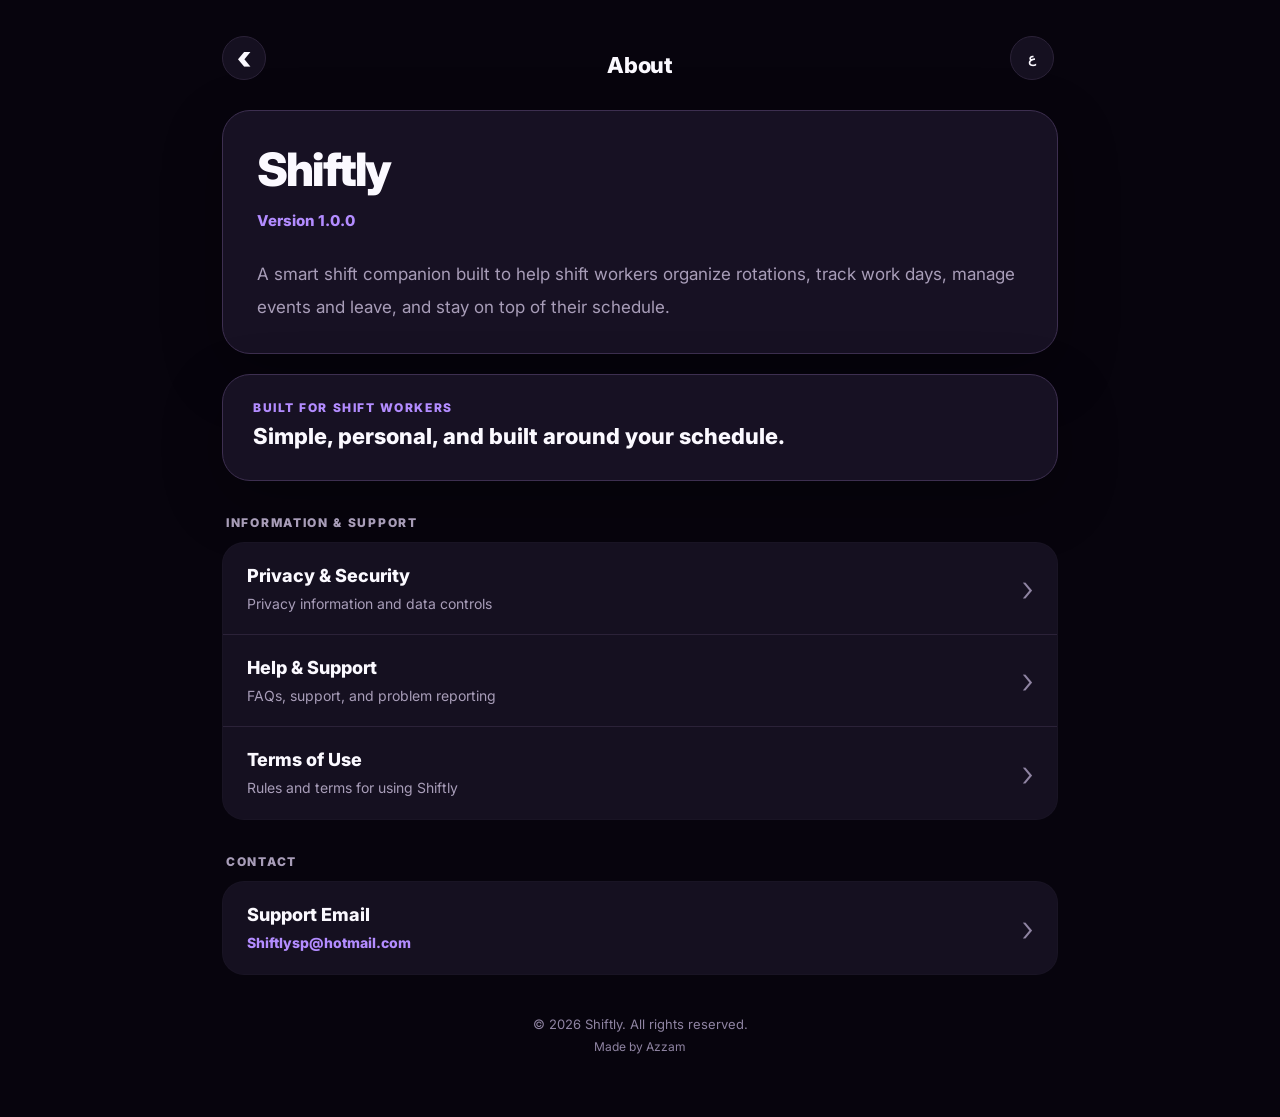
==== index.html @ e01a91e8 "Add Shiftly About landing page" ====
<!doctype html>
<html lang="en" dir="ltr" data-lang="en">
<head>
<meta charset="utf-8">
<meta name="viewport" content="width=device-width,initial-scale=1,viewport-fit=cover">
<meta name="theme-color" content="#07040d">
<meta name="description" content="Shiftly — a smart shift companion.">
<title>Shiftly</title>
<link rel="stylesheet" href="styles.css">
</head>
<body>
<div class="app-shell">

<div class="topbar">
  <a class="icon-btn" href="./" aria-label="Back">
    <span class="arrow lang-en">‹</span><span class="arrow lang-ar">›</span>
  </a>
  <div class="title"><span class="lang-en">About</span><span class="lang-ar">حول التطبيق</span></div>
  <button class="lang-btn" id="langBtn" onclick="toggleLang()" aria-label="Change language">ع</button>
</div>
<section class="hero-card">
  <h1 class="brand">Shiftly</h1>
  <div class="version"><span class="lang-en">Version 1.0.0</span><span class="lang-ar">الإصدار ١.٠.٠</span></div>
  <p class="hero-copy lang-en">A smart shift companion built to help shift workers organize rotations, track work days, manage events and leave, and stay on top of their schedule.</p>
  <p class="hero-copy lang-ar">مساعد ذكي لتنظيم جداول العمل، صُمم لمساعدة الموظفين بنظام الشفتات على متابعة الروتيشن وأيام الدوام والأحداث والإجازات والتنبيهات بسهولة.</p>
</section>

<section class="feature-card">
  <div class="feature-kicker"><span class="lang-en">Built for shift workers</span><span class="lang-ar">مصمم للموظفين بنظام الشفتات</span></div>
  <div class="feature-title"><span class="lang-en">Simple, personal, and built around your schedule.</span><span class="lang-ar">بسيط، شخصي، ومصمم حول جدولك.</span></div>
</section>

<div class="section-label"><span class="lang-en">Information & Support</span><span class="lang-ar">المعلومات والدعم</span></div>
<div class="list">
  <a class="row" href="privacy/">
    <div class="row-main">
      <div class="row-title"><span class="lang-en">Privacy & Security</span><span class="lang-ar">الخصوصية والأمان</span></div>
      <div class="row-sub"><span class="lang-en">Privacy information and data controls</span><span class="lang-ar">معلومات الخصوصية والتحكم في البيانات</span></div>
    </div>
    <div class="chev"><span class="lang-en">›</span><span class="lang-ar">‹</span></div>
  </a>
  <a class="row" href="support/">
    <div class="row-main">
      <div class="row-title"><span class="lang-en">Help & Support</span><span class="lang-ar">المساعدة والدعم</span></div>
      <div class="row-sub"><span class="lang-en">FAQs, support, and problem reporting</span><span class="lang-ar">الأسئلة الشائعة والدعم والإبلاغ عن المشاكل</span></div>
    </div>
    <div class="chev"><span class="lang-en">›</span><span class="lang-ar">‹</span></div>
  </a>
  <a class="row" href="terms/">
    <div class="row-main">
      <div class="row-title"><span class="lang-en">Terms of Use</span><span class="lang-ar">شروط الاستخدام</span></div>
      <div class="row-sub"><span class="lang-en">Rules and terms for using Shiftly</span><span class="lang-ar">قواعد وشروط استخدام Shiftly</span></div>
    </div>
    <div class="chev"><span class="lang-en">›</span><span class="lang-ar">‹</span></div>
  </a>
</div>

<div class="section-label"><span class="lang-en">Contact</span><span class="lang-ar">التواصل</span></div>
<div class="list">
  <a class="row" href="mailto:Shiftlysp@hotmail.com?subject=Shiftly%20Support">
    <div class="row-main">
      <div class="row-title"><span class="lang-en">Support Email</span><span class="lang-ar">بريد الدعم</span></div>
      <div class="row-sub email">Shiftlysp@hotmail.com</div>
    </div>
    <div class="chev"><span class="lang-en">›</span><span class="lang-ar">‹</span></div>
  </a>
</div>

<div class="footer">
  <div>© 2026 Shiftly. All rights reserved.</div>
  <div class="made">Made by Azzam</div>
</div>
</div><script src="app.js"></script></body></html>
---- styles.css ----
@import url("https://fonts.googleapis.com/css2?family=Inter:wght@400;500;600;700;800&display=swap");

:root{
  --bg:#07040d;
  --card:#151020;
  --card2:#171123;
  --text:#fbf9ff;
  --muted:#a89db8;
  --muted2:#8f84a2;
  --line:#2b2238;
  --border:#3d2f50;
  --accent:#b38cff;
  --accent-soft:#261a3b;
  --shadow:0 20px 60px rgba(0,0,0,.28);
  --radius-xl:28px;
  --radius-lg:22px;
}
*{box-sizing:border-box}
html{scroll-behavior:smooth;background:var(--bg)}
body{
  margin:0;
  min-height:100vh;
  background:var(--bg);
  color:var(--text);
  font-family:"Inter",-apple-system,BlinkMacSystemFont,"Segoe UI",Tahoma,Arial,sans-serif;
  -webkit-font-smoothing:antialiased;
}
a{color:inherit}
.app-shell{max-width:880px;margin:0 auto;padding:0 22px 60px}
.topbar{
  min-height:92px;
  display:grid;
  grid-template-columns:48px 1fr 48px;
  align-items:end;
  gap:12px;
  padding:24px 0 12px;
}
.topbar .title{
  text-align:center;
  font-size:22px;
  line-height:30px;
  font-weight:800;
  letter-spacing:-.2px;
}
.icon-btn,.lang-btn{
  width:44px;height:44px;border-radius:50%;
  border:1px solid var(--line);
  background:var(--card);
  color:var(--text);
  display:flex;align-items:center;justify-content:center;
  text-decoration:none;
  font-weight:800;
  cursor:pointer;
  transition:transform .12s ease,opacity .12s ease,border-color .12s ease;
}
.icon-btn:hover,.lang-btn:hover{border-color:var(--border)}
.icon-btn:active,.lang-btn:active,.row:active{transform:scale(.985);opacity:.74}
.arrow{font-size:34px;line-height:1;margin-top:-3px}
.hero-card,.feature-card{
  background:var(--card2);
  border:1px solid var(--border);
  border-radius:var(--radius-xl);
  padding:34px 34px 30px;
  box-shadow:var(--shadow);
}
.hero-card{margin-top:18px}
.brand{
  font-size:46px;
  line-height:1.05;
  font-weight:850;
  letter-spacing:-1.8px;
  margin:0;
}
.version{
  margin-top:18px;
  color:var(--accent);
  font-weight:800;
  font-size:15px;
}
.hero-copy{
  margin:28px 0 0;
  color:var(--muted);
  font-size:17px;
  line-height:1.9;
}
.feature-card{
  margin-top:20px;
  padding:25px 30px;
}
.feature-kicker{
  color:var(--accent);
  font-size:12px;
  letter-spacing:1.55px;
  font-weight:850;
  text-transform:uppercase;
}
.feature-title{
  margin:6px 0 4px;
  font-size:22px;
  line-height:30px;
  font-weight:800;
}
.feature-copy{
  margin:0;
  color:var(--muted);
  font-size:15px;
  line-height:1.75;
}
.section-label{
  color:var(--muted);
  font-size:12px;
  letter-spacing:1.7px;
  font-weight:850;
  text-transform:uppercase;
  margin:34px 4px 12px;
}
.list{
  background:var(--card);
  border-radius:var(--radius-lg);
  overflow:hidden;
  border:1px solid rgba(255,255,255,.015);
}
.row{
  min-height:92px;
  padding:18px 24px;
  display:flex;
  align-items:center;
  gap:18px;
  text-decoration:none;
  border-bottom:1px solid var(--line);
  transition:transform .12s ease,opacity .12s ease,background .12s ease;
}
.row:last-child{border-bottom:none}
.row:hover{background:#191225}
.row-main{flex:1;min-width:0}
.row-title{font-size:18px;line-height:25px;font-weight:800}
.row-sub{font-size:14px;line-height:21px;color:var(--muted);margin-top:5px}
.chev{font-size:36px;color:var(--muted2);font-weight:300;line-height:1}
.email{color:var(--accent);font-weight:800;word-break:break-all}
.footer{
  text-align:center;
  color:var(--muted2);
  font-size:13px;
  line-height:1.7;
  margin:38px 0 0;
}
.footer .made{font-size:12px;margin-top:2px}
.doc{
  background:var(--card2);
  border:1px solid var(--border);
  border-radius:var(--radius-xl);
  padding:34px;
  margin-top:18px;
}
.doc h1{font-size:34px;line-height:1.15;margin:0 0 8px;letter-spacing:-.8px}
.doc .meta{color:var(--accent);font-size:13px;font-weight:800;margin-bottom:26px}
.doc h2{
  font-size:19px;
  line-height:1.4;
  margin:30px 0 8px;
  color:var(--text);
}
.doc p,.doc li{
  color:var(--muted);
  font-size:15px;
  line-height:1.85;
}
.doc ul{padding-inline-start:22px}
.doc strong{color:var(--text)}
.doc a.inline{color:var(--accent);font-weight:750;text-decoration:none}
.support-cta{
  display:inline-flex;
  align-items:center;
  justify-content:center;
  min-height:48px;
  padding:0 18px;
  border-radius:15px;
  background:var(--accent);
  color:#12091f !important;
  font-weight:850 !important;
  text-decoration:none;
  margin-top:8px;
}
.mini-note{
  background:var(--accent-soft);
  border:1px solid var(--border);
  border-radius:18px;
  padding:16px 18px;
  color:#c7b3eb;
  margin:18px 0 4px;
  font-size:14px;
  line-height:1.7;
}
.lang-ar{display:none}
html[data-lang="ar"] .lang-en{display:none}
html[data-lang="ar"] .lang-ar{display:block}
html[data-lang="ar"] span.lang-ar{display:inline}
html[data-lang="en"] span.lang-en{display:inline}
html[data-lang="ar"] body{direction:rtl}
html[data-lang="ar"] .topbar{direction:rtl}
html[data-lang="ar"] .row{direction:rtl}
html[data-lang="ar"] .section-label{text-align:right;letter-spacing:0}
html[data-lang="ar"] .feature-kicker{letter-spacing:0;text-transform:none}
html[data-lang="ar"] .doc{text-align:right}
html[data-lang="ar"] .footer{direction:ltr}
@media(max-width:640px){
  .app-shell{padding-left:18px;padding-right:18px}
  .topbar{min-height:86px}
  .hero-card,.doc{padding:28px 24px}
  .brand{font-size:42px}
  .hero-copy{font-size:16px}
  .row{padding:17px 20px;min-height:88px}
}
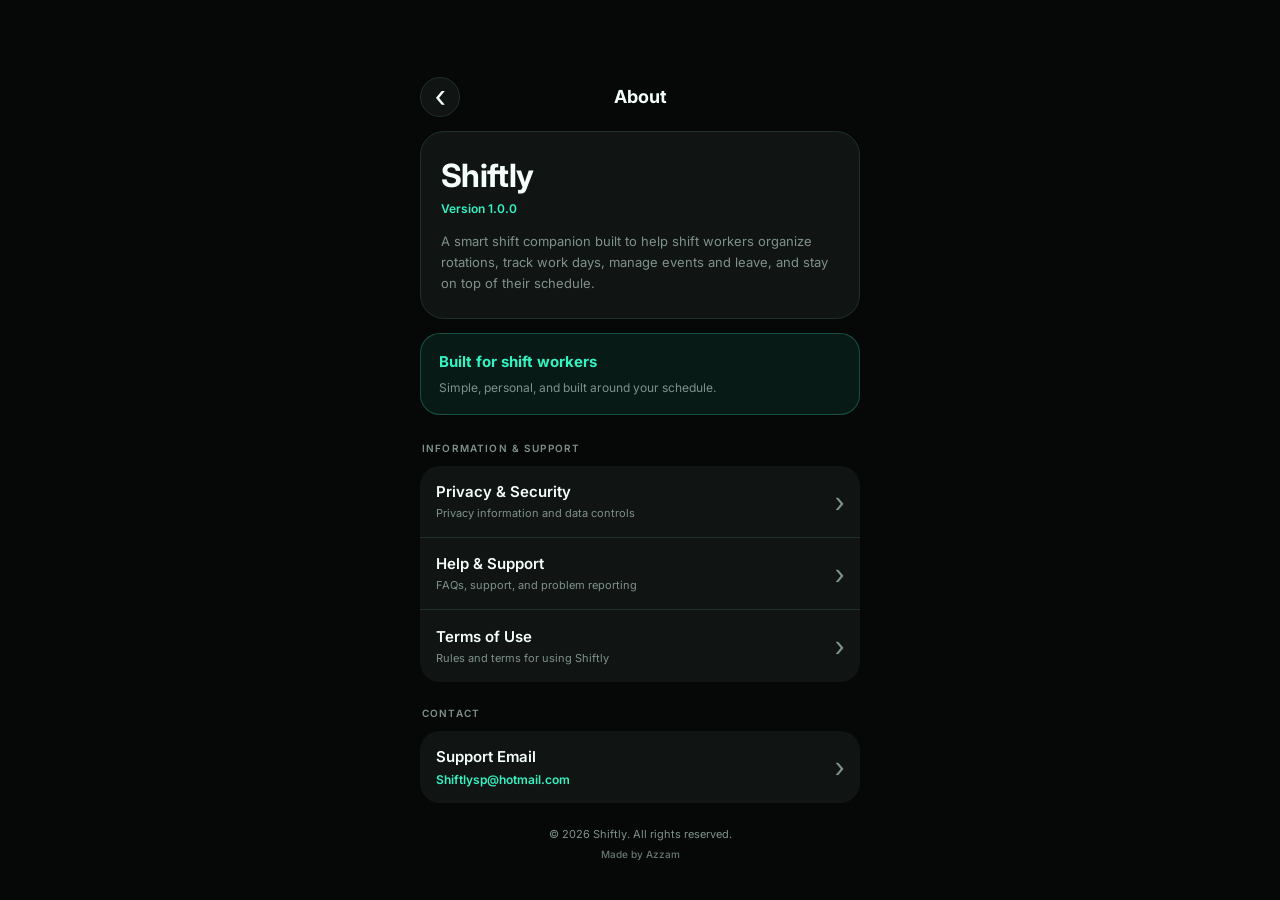
==== commit 3be93663: "Match About page to current Shiftly app" ====
--- a/index.html
+++ b/index.html
@@ -3,71 +3,77 @@
 <head>
 <meta charset="utf-8">
 <meta name="viewport" content="width=device-width,initial-scale=1,viewport-fit=cover">
-<meta name="theme-color" content="#07040d">
-<meta name="description" content="Shiftly — a smart shift companion.">
-<title>Shiftly</title>
+<meta name="theme-color" content="#050807">
+<title>Shiftly — About</title>
+<link rel="preconnect" href="https://fonts.googleapis.com">
+<link rel="preconnect" href="https://fonts.gstatic.com" crossorigin>
+<link href="https://fonts.googleapis.com/css2?family=Inter:wght@400;500;600;700&display=swap" rel="stylesheet">
 <link rel="stylesheet" href="styles.css">
 </head>
 <body>
-<div class="app-shell">
+<div class="screen">
 
-<div class="topbar">
-  <a class="icon-btn" href="./" aria-label="Back">
-    <span class="arrow lang-en">‹</span><span class="arrow lang-ar">›</span>
+<header class="header">
+  <a class="backBtn" href="javascript:history.back()" aria-label="Back">
+    <span class="backArrow" data-en>‹</span>
+    <span class="backArrow" data-ar>›</span>
   </a>
-  <div class="title"><span class="lang-en">About</span><span class="lang-ar">حول التطبيق</span></div>
-  <button class="lang-btn" id="langBtn" onclick="toggleLang()" aria-label="Change language">ع</button>
-</div>
-<section class="hero-card">
-  <h1 class="brand">Shiftly</h1>
-  <div class="version"><span class="lang-en">Version 1.0.0</span><span class="lang-ar">الإصدار ١.٠.٠</span></div>
-  <p class="hero-copy lang-en">A smart shift companion built to help shift workers organize rotations, track work days, manage events and leave, and stay on top of their schedule.</p>
-  <p class="hero-copy lang-ar">مساعد ذكي لتنظيم جداول العمل، صُمم لمساعدة الموظفين بنظام الشفتات على متابعة الروتيشن وأيام الدوام والأحداث والإجازات والتنبيهات بسهولة.</p>
+  <div class="headerTitle"><span data-en>About</span><span data-ar>حول التطبيق</span></div>
+  <div class="headerSpacer"></div>
+</header>
+<main class="content">
+<section class="brandCard">
+  <div class="brandName">Shiftly</div>
+  <div class="version"><span data-en>Version 1.0.0</span><span data-ar>الإصدار ١.٠.٠</span></div>
+  <div class="brandDescription rtl-text"><span data-en>A smart shift companion built to help shift workers organize rotations, track work days, manage events and leave, and stay on top of their schedule.</span><span data-ar>مساعد ذكي لتنظيم جداول العمل، صُمم لمساعدة الموظفين بنظام الشفتات على متابعة الروتيشن وأيام الدوام والأحداث والإجازات والتنبيهات بسهولة.</span></div>
 </section>
-
-<section class="feature-card">
-  <div class="feature-kicker"><span class="lang-en">Built for shift workers</span><span class="lang-ar">مصمم للموظفين بنظام الشفتات</span></div>
-  <div class="feature-title"><span class="lang-en">Simple, personal, and built around your schedule.</span><span class="lang-ar">بسيط، شخصي، ومصمم حول جدولك.</span></div>
+<section class="madeCard">
+  <div class="madeSectionTitle rtl-text"><span data-en>Built for shift workers</span><span data-ar>مصمم للموظفين بنظام الشفتات</span></div>
+  <div class="madeBody rtl-text"><span data-en>Simple, personal, and built around your schedule.</span><span data-ar>بسيط، شخصي، ومصمم حول جدولك.</span></div>
 </section>
-
-<div class="section-label"><span class="lang-en">Information & Support</span><span class="lang-ar">المعلومات والدعم</span></div>
-<div class="list">
-  <a class="row" href="privacy/">
-    <div class="row-main">
-      <div class="row-title"><span class="lang-en">Privacy & Security</span><span class="lang-ar">الخصوصية والأمان</span></div>
-      <div class="row-sub"><span class="lang-en">Privacy information and data controls</span><span class="lang-ar">معلومات الخصوصية والتحكم في البيانات</span></div>
+<div class="sectionLabel"><span data-en>INFORMATION &amp; SUPPORT</span><span data-ar>المعلومات والدعم</span></div>
+<div class="card">
+  <a class="row" href="privacy-security/">
+    <div class="rowText">
+      <div class="linkTitle rtl-text"><span data-en>Privacy &amp; Security</span><span data-ar>الخصوصية والأمان</span></div>
+      <div class="linkSubtitle rtl-text"><span data-en>Privacy information and data controls</span><span data-ar>معلومات الخصوصية والتحكم في البيانات</span></div>
     </div>
-    <div class="chev"><span class="lang-en">›</span><span class="lang-ar">‹</span></div>
+    <div class="chevron"><span data-en>›</span><span data-ar>‹</span></div>
   </a>
   <a class="row" href="support/">
-    <div class="row-main">
-      <div class="row-title"><span class="lang-en">Help & Support</span><span class="lang-ar">المساعدة والدعم</span></div>
-      <div class="row-sub"><span class="lang-en">FAQs, support, and problem reporting</span><span class="lang-ar">الأسئلة الشائعة والدعم والإبلاغ عن المشاكل</span></div>
+    <div class="rowText">
+      <div class="linkTitle rtl-text"><span data-en>Help &amp; Support</span><span data-ar>المساعدة والدعم</span></div>
+      <div class="linkSubtitle rtl-text"><span data-en>FAQs, support, and problem reporting</span><span data-ar>الأسئلة الشائعة والدعم والإبلاغ عن المشاكل</span></div>
     </div>
-    <div class="chev"><span class="lang-en">›</span><span class="lang-ar">‹</span></div>
+    <div class="chevron"><span data-en>›</span><span data-ar>‹</span></div>
   </a>
   <a class="row" href="terms/">
-    <div class="row-main">
-      <div class="row-title"><span class="lang-en">Terms of Use</span><span class="lang-ar">شروط الاستخدام</span></div>
-      <div class="row-sub"><span class="lang-en">Rules and terms for using Shiftly</span><span class="lang-ar">قواعد وشروط استخدام Shiftly</span></div>
+    <div class="rowText">
+      <div class="linkTitle rtl-text"><span data-en>Terms of Use</span><span data-ar>شروط الاستخدام</span></div>
+      <div class="linkSubtitle rtl-text"><span data-en>Rules and terms for using Shiftly</span><span data-ar>قواعد وشروط استخدام Shiftly</span></div>
     </div>
-    <div class="chev"><span class="lang-en">›</span><span class="lang-ar">‹</span></div>
+    <div class="chevron"><span data-en>›</span><span data-ar>‹</span></div>
   </a>
 </div>
 
-<div class="section-label"><span class="lang-en">Contact</span><span class="lang-ar">التواصل</span></div>
-<div class="list">
+<div class="sectionLabel"><span data-en>CONTACT</span><span data-ar>التواصل</span></div>
+<div class="card">
   <a class="row" href="mailto:Shiftlysp@hotmail.com?subject=Shiftly%20Support">
-    <div class="row-main">
-      <div class="row-title"><span class="lang-en">Support Email</span><span class="lang-ar">بريد الدعم</span></div>
-      <div class="row-sub email">Shiftlysp@hotmail.com</div>
+    <div class="rowText">
+      <div class="linkTitle rtl-text"><span data-en>Support Email</span><span data-ar>بريد الدعم</span></div>
+      <div class="email rtl-text">Shiftlysp@hotmail.com</div>
     </div>
-    <div class="chev"><span class="lang-en">›</span><span class="lang-ar">‹</span></div>
+    <div class="chevron"><span data-en>›</span><span data-ar>‹</span></div>
   </a>
 </div>
 
-<div class="footer">
-  <div>© 2026 Shiftly. All rights reserved.</div>
-  <div class="made">Made by Azzam</div>
+<div class="footerWrap">
+  <div class="footer">© 2026 Shiftly. All rights reserved.</div>
+  <div class="footerMadeBy">Made by Azzam</div>
 </div>
-</div><script src="app.js"></script></body></html>+</main>
+
+</div>
+<script src="app.js"></script>
+</body>
+</html>
--- a/styles.css
+++ b/styles.css
@@ -1,213 +1,353 @@
-@import url("https://fonts.googleapis.com/css2?family=Inter:wght@400;500;600;700;800&display=swap");
-
-:root{
-  --bg:#07040d;
-  --card:#151020;
-  --card2:#171123;
-  --text:#fbf9ff;
-  --muted:#a89db8;
-  --muted2:#8f84a2;
-  --line:#2b2238;
-  --border:#3d2f50;
-  --accent:#b38cff;
-  --accent-soft:#261a3b;
-  --shadow:0 20px 60px rgba(0,0,0,.28);
-  --radius-xl:28px;
-  --radius-lg:22px;
-}
-*{box-sizing:border-box}
-html{scroll-behavior:smooth;background:var(--bg)}
-body{
-  margin:0;
-  min-height:100vh;
-  background:var(--bg);
-  color:var(--text);
-  font-family:"Inter",-apple-system,BlinkMacSystemFont,"Segoe UI",Tahoma,Arial,sans-serif;
-  -webkit-font-smoothing:antialiased;
-}
-a{color:inherit}
-.app-shell{max-width:880px;margin:0 auto;padding:0 22px 60px}
-.topbar{
-  min-height:92px;
-  display:grid;
-  grid-template-columns:48px 1fr 48px;
-  align-items:end;
-  gap:12px;
-  padding:24px 0 12px;
-}
-.topbar .title{
-  text-align:center;
-  font-size:22px;
-  line-height:30px;
-  font-weight:800;
-  letter-spacing:-.2px;
-}
-.icon-btn,.lang-btn{
-  width:44px;height:44px;border-radius:50%;
-  border:1px solid var(--line);
-  background:var(--card);
-  color:var(--text);
-  display:flex;align-items:center;justify-content:center;
-  text-decoration:none;
-  font-weight:800;
-  cursor:pointer;
-  transition:transform .12s ease,opacity .12s ease,border-color .12s ease;
-}
-.icon-btn:hover,.lang-btn:hover{border-color:var(--border)}
-.icon-btn:active,.lang-btn:active,.row:active{transform:scale(.985);opacity:.74}
-.arrow{font-size:34px;line-height:1;margin-top:-3px}
-.hero-card,.feature-card{
-  background:var(--card2);
-  border:1px solid var(--border);
-  border-radius:var(--radius-xl);
-  padding:34px 34px 30px;
-  box-shadow:var(--shadow);
-}
-.hero-card{margin-top:18px}
-.brand{
-  font-size:46px;
-  line-height:1.05;
-  font-weight:850;
-  letter-spacing:-1.8px;
-  margin:0;
-}
-.version{
-  margin-top:18px;
-  color:var(--accent);
-  font-weight:800;
-  font-size:15px;
-}
-.hero-copy{
-  margin:28px 0 0;
-  color:var(--muted);
-  font-size:17px;
-  line-height:1.9;
-}
-.feature-card{
-  margin-top:20px;
-  padding:25px 30px;
-}
-.feature-kicker{
-  color:var(--accent);
-  font-size:12px;
-  letter-spacing:1.55px;
-  font-weight:850;
-  text-transform:uppercase;
-}
-.feature-title{
-  margin:6px 0 4px;
-  font-size:22px;
-  line-height:30px;
-  font-weight:800;
-}
-.feature-copy{
-  margin:0;
-  color:var(--muted);
-  font-size:15px;
-  line-height:1.75;
-}
-.section-label{
-  color:var(--muted);
-  font-size:12px;
-  letter-spacing:1.7px;
-  font-weight:850;
-  text-transform:uppercase;
-  margin:34px 4px 12px;
-}
-.list{
-  background:var(--card);
-  border-radius:var(--radius-lg);
-  overflow:hidden;
-  border:1px solid rgba(255,255,255,.015);
-}
-.row{
-  min-height:92px;
-  padding:18px 24px;
-  display:flex;
-  align-items:center;
-  gap:18px;
-  text-decoration:none;
-  border-bottom:1px solid var(--line);
-  transition:transform .12s ease,opacity .12s ease,background .12s ease;
-}
-.row:last-child{border-bottom:none}
-.row:hover{background:#191225}
-.row-main{flex:1;min-width:0}
-.row-title{font-size:18px;line-height:25px;font-weight:800}
-.row-sub{font-size:14px;line-height:21px;color:var(--muted);margin-top:5px}
-.chev{font-size:36px;color:var(--muted2);font-weight:300;line-height:1}
-.email{color:var(--accent);font-weight:800;word-break:break-all}
-.footer{
-  text-align:center;
-  color:var(--muted2);
-  font-size:13px;
-  line-height:1.7;
-  margin:38px 0 0;
-}
-.footer .made{font-size:12px;margin-top:2px}
-.doc{
-  background:var(--card2);
-  border:1px solid var(--border);
-  border-radius:var(--radius-xl);
-  padding:34px;
-  margin-top:18px;
-}
-.doc h1{font-size:34px;line-height:1.15;margin:0 0 8px;letter-spacing:-.8px}
-.doc .meta{color:var(--accent);font-size:13px;font-weight:800;margin-bottom:26px}
-.doc h2{
-  font-size:19px;
-  line-height:1.4;
-  margin:30px 0 8px;
-  color:var(--text);
-}
-.doc p,.doc li{
-  color:var(--muted);
-  font-size:15px;
-  line-height:1.85;
-}
-.doc ul{padding-inline-start:22px}
-.doc strong{color:var(--text)}
-.doc a.inline{color:var(--accent);font-weight:750;text-decoration:none}
-.support-cta{
-  display:inline-flex;
-  align-items:center;
-  justify-content:center;
-  min-height:48px;
-  padding:0 18px;
-  border-radius:15px;
-  background:var(--accent);
-  color:#12091f !important;
-  font-weight:850 !important;
-  text-decoration:none;
-  margin-top:8px;
-}
-.mini-note{
-  background:var(--accent-soft);
-  border:1px solid var(--border);
-  border-radius:18px;
-  padding:16px 18px;
-  color:#c7b3eb;
-  margin:18px 0 4px;
-  font-size:14px;
-  line-height:1.7;
-}
-.lang-ar{display:none}
-html[data-lang="ar"] .lang-en{display:none}
-html[data-lang="ar"] .lang-ar{display:block}
-html[data-lang="ar"] span.lang-ar{display:inline}
-html[data-lang="en"] span.lang-en{display:inline}
-html[data-lang="ar"] body{direction:rtl}
-html[data-lang="ar"] .topbar{direction:rtl}
-html[data-lang="ar"] .row{direction:rtl}
-html[data-lang="ar"] .section-label{text-align:right;letter-spacing:0}
-html[data-lang="ar"] .feature-kicker{letter-spacing:0;text-transform:none}
-html[data-lang="ar"] .doc{text-align:right}
-html[data-lang="ar"] .footer{direction:ltr}
-@media(max-width:640px){
-  .app-shell{padding-left:18px;padding-right:18px}
-  .topbar{min-height:86px}
-  .hero-card,.doc{padding:28px 24px}
-  .brand{font-size:42px}
-  .hero-copy{font-size:16px}
-  .row{padding:17px 20px;min-height:88px}
-}
+:root {
+  --foreground: #F4FFFC;
+  --background: #050807;
+  --card: #101514;
+  --primary: #35F2C2;
+  --primary-foreground: #02110D;
+  --muted-foreground: #7F918B;
+  --border: #20302C;
+}
+* { box-sizing: border-box; }
+html, body {
+  margin: 0;
+  min-height: 100%;
+  background: var(--background);
+  color: var(--foreground);
+  font-family: "Inter", -apple-system, BlinkMacSystemFont, "Segoe UI", sans-serif;
+  -webkit-font-smoothing: antialiased;
+}
+body { min-height: 100vh; }
+a { color: inherit; text-decoration: none; }
+.screen {
+  width: 100%;
+  max-width: 480px;
+  min-height: 100vh;
+  margin: 0 auto;
+  background: var(--background);
+  padding-bottom: 30px;
+}
+[data-ar] { display: none; }
+html[data-lang="ar"] [data-en] { display: none; }
+html[data-lang="ar"] [data-ar] { display: inline; }
+html[data-lang="ar"] div[data-ar],
+html[data-lang="ar"] p[data-ar] { display: block; }
+html[data-lang="ar"] .rtl-text { text-align: right; direction: rtl; letter-spacing: 0; }
+html[data-lang="ar"] .header,
+html[data-lang="ar"] .row { flex-direction: row-reverse; }
+.header {
+  display: flex;
+  flex-direction: row;
+  align-items: center;
+  padding: 77px 20px 14px;
+  gap: 12px;
+}
+.backBtn {
+  width: 40px;
+  height: 40px;
+  border-radius: 20px;
+  border: .5px solid var(--border);
+  display: flex;
+  align-items: center;
+  justify-content: center;
+  background: var(--card);
+}
+.backBtn:active { opacity: .7; }
+.backArrow {
+  font-size: 32px;
+  line-height: 34px;
+  font-weight: 400;
+  margin-top: -2px;
+}
+.headerTitle {
+  flex: 1;
+  text-align: center;
+  font-size: 18px;
+  line-height: 26px;
+  font-weight: 700;
+}
+.headerSpacer { width: 40px; }
+.content { padding: 0 20px; }
+.brandCard {
+  border: 1px solid var(--border);
+  border-radius: 24px;
+  padding: 24px 20px;
+  margin-bottom: 14px;
+  background: var(--card);
+}
+.brandName {
+  font-size: 32px;
+  line-height: 40px;
+  font-weight: 700;
+  letter-spacing: -0.7px;
+}
+.version {
+  font-size: 12px;
+  line-height: 19px;
+  font-weight: 600;
+  margin-top: 3px;
+  margin-bottom: 13px;
+  color: var(--primary);
+}
+.brandDescription {
+  font-size: 13px;
+  line-height: 21px;
+  font-weight: 400;
+  color: var(--muted-foreground);
+}
+.madeCard {
+  border: 1px solid color-mix(in srgb, var(--primary) 25%, transparent);
+  border-radius: 20px;
+  padding: 17px 18px;
+  margin-bottom: 24px;
+  background: color-mix(in srgb, var(--primary) 8%, transparent);
+}
+.madeSectionTitle {
+  font-size: 15px;
+  line-height: 22px;
+  font-weight: 700;
+  margin-bottom: 5px;
+  color: var(--primary);
+}
+.madeBody {
+  font-size: 12px;
+  line-height: 19px;
+  color: var(--muted-foreground);
+}
+.sectionLabel {
+  font-size: 10px;
+  line-height: 18px;
+  font-weight: 600;
+  letter-spacing: 1.15px;
+  margin-bottom: 9px;
+  padding: 0 2px;
+  color: var(--muted-foreground);
+}
+html[data-lang="ar"] .sectionLabel {
+  font-size: 12px;
+  letter-spacing: 0;
+  text-align: right;
+  direction: rtl;
+  line-height: 22px;
+}
+.card {
+  border-radius: 20px;
+  overflow: hidden;
+  margin-bottom: 22px;
+  background: var(--card);
+}
+.row {
+  min-height: 72px;
+  display: flex;
+  flex-direction: row;
+  align-items: center;
+  padding: 13px 16px;
+  border-bottom: .5px solid var(--border);
+}
+.row:last-child { border-bottom: none; }
+.row:active { opacity: .68; }
+.rowText { flex: 1; }
+.linkTitle {
+  font-size: 15px;
+  line-height: 22px;
+  font-weight: 600;
+}
+.linkSubtitle {
+  font-size: 11px;
+  line-height: 17px;
+  margin-top: 2px;
+  color: var(--muted-foreground);
+}
+.email {
+  font-size: 12px;
+  line-height: 19px;
+  font-weight: 600;
+  margin-top: 2px;
+  color: var(--primary);
+}
+.chevron {
+  font-size: 28px;
+  line-height: 30px;
+  font-weight: 400;
+  color: var(--muted-foreground);
+}
+.footerWrap {
+  display: flex;
+  flex-direction: column;
+  align-items: center;
+  justify-content: center;
+  margin-top: 4px;
+  padding-bottom: 4px;
+}
+.footer {
+  width: 100%;
+  font-size: 11px;
+  line-height: 18px;
+  text-align: center;
+  direction: ltr;
+  color: var(--muted-foreground);
+}
+.footerMadeBy {
+  width: 100%;
+  font-size: 10px;
+  line-height: 16px;
+  font-weight: 500;
+  text-align: center;
+  direction: ltr;
+  margin-top: 3px;
+  opacity: .82;
+  color: var(--muted-foreground);
+}
+.hero {
+  border: 1px solid var(--border);
+  border-radius: 22px;
+  padding: 20px;
+  margin-bottom: 24px;
+  background: var(--card);
+}
+.hero.termsHero { margin-bottom: 22px; }
+.heroTitle {
+  font-size: 20px;
+  line-height: 28px;
+  font-weight: 700;
+  margin-bottom: 7px;
+}
+.heroBody {
+  font-size: 13px;
+  line-height: 21px;
+  color: var(--muted-foreground);
+}
+.item {
+  padding: 15px 16px;
+  border-bottom: .5px solid var(--border);
+}
+.item:last-child { border-bottom: none; }
+.helpItem { padding: 16px; }
+.itemTitle {
+  font-size: 14px;
+  line-height: 21px;
+  font-weight: 600;
+  margin-bottom: 3px;
+}
+.helpItem .itemTitle { margin-bottom: 4px; }
+.itemBody {
+  font-size: 12px;
+  line-height: 19px;
+  color: var(--muted-foreground);
+}
+.policyRow {
+  min-height: 72px;
+  display: flex;
+  flex-direction: row;
+  align-items: center;
+  padding: 13px 16px;
+  border-bottom: .5px solid var(--border);
+}
+html[data-lang="ar"] .policyRow { flex-direction: row-reverse; }
+.policyText { flex: 1; }
+.policyTitle {
+  font-size: 15px;
+  line-height: 22px;
+  font-weight: 600;
+}
+.policySubtitle {
+  font-size: 11px;
+  line-height: 17px;
+  margin-top: 2px;
+  color: var(--muted-foreground);
+}
+.introCard {
+  border: 1px solid var(--border);
+  border-radius: 22px;
+  padding: 20px;
+  margin-bottom: 26px;
+  background: var(--card);
+}
+.policyName {
+  font-size: 24px;
+  line-height: 32px;
+  font-weight: 700;
+}
+.updated {
+  font-size: 11px;
+  line-height: 18px;
+  margin-top: 3px;
+  color: var(--muted-foreground);
+}
+.intro {
+  font-size: 13px;
+  line-height: 21px;
+  margin-top: 14px;
+  color: var(--muted-foreground);
+}
+.policySection {
+  margin-bottom: 24px;
+  padding: 0 2px;
+}
+.policySectionTitle {
+  font-size: 16px;
+  line-height: 24px;
+  font-weight: 700;
+  margin-bottom: 7px;
+}
+.policySectionBody {
+  font-size: 13px;
+  line-height: 22px;
+  color: var(--muted-foreground);
+}
+.noteCard {
+  border: 1px solid color-mix(in srgb, var(--primary) 27%, transparent);
+  border-radius: 18px;
+  padding: 15px;
+  display: flex;
+  flex-direction: row;
+  align-items: flex-start;
+  gap: 10px;
+  background: color-mix(in srgb, var(--primary) 7%, transparent);
+}
+.noteIcon {
+  width: 16px;
+  height: 16px;
+  flex: 0 0 16px;
+  color: var(--primary);
+  margin-top: 2px;
+}
+.noteText {
+  flex: 1;
+  font-size: 12px;
+  line-height: 19px;
+  font-weight: 500;
+}
+.sectionCard {
+  border-radius: 18px;
+  padding: 16px;
+  margin-bottom: 12px;
+  background: var(--card);
+}
+.sectionCardTitle {
+  font-size: 14px;
+  line-height: 21px;
+  font-weight: 600;
+  margin-bottom: 6px;
+}
+.sectionCardBody {
+  font-size: 12px;
+  line-height: 20px;
+  color: var(--muted-foreground);
+}
+.termsFooter {
+  font-size: 11px;
+  line-height: 18px;
+  text-align: center;
+  margin-top: 8px;
+  color: var(--muted-foreground);
+}
+.supportVersion {
+  font-size: 11px;
+  line-height: 18px;
+  text-align: center;
+  margin-top: 2px;
+  color: var(--muted-foreground);
+}
+@media (max-width: 520px) {
+  .screen { max-width: none; }
+}
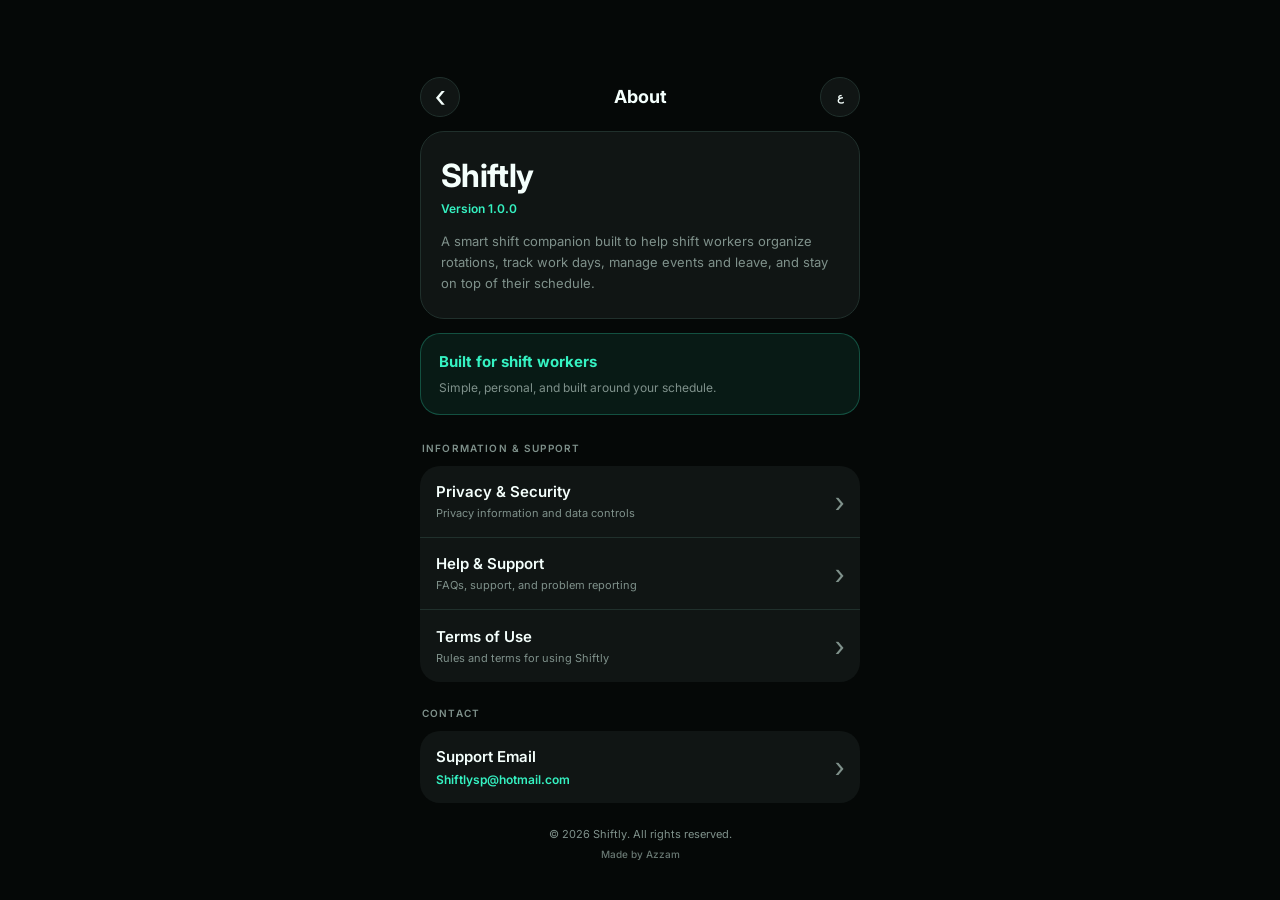
==== commit b1f406a5: "Show language switch directly in header" ====
--- a/index.html
+++ b/index.html
@@ -19,7 +19,7 @@
     <span class="backArrow" data-ar>›</span>
   </a>
   <div class="headerTitle"><span data-en>About</span><span data-ar>حول التطبيق</span></div>
-  <div class="headerSpacer"></div>
+  <button class="langToggle" data-lang-toggle type="button" onclick="toggleLanguage()" aria-label="التبديل إلى العربية">ع</button>
 </header>
 <main class="content">
 <section class="brandCard">
